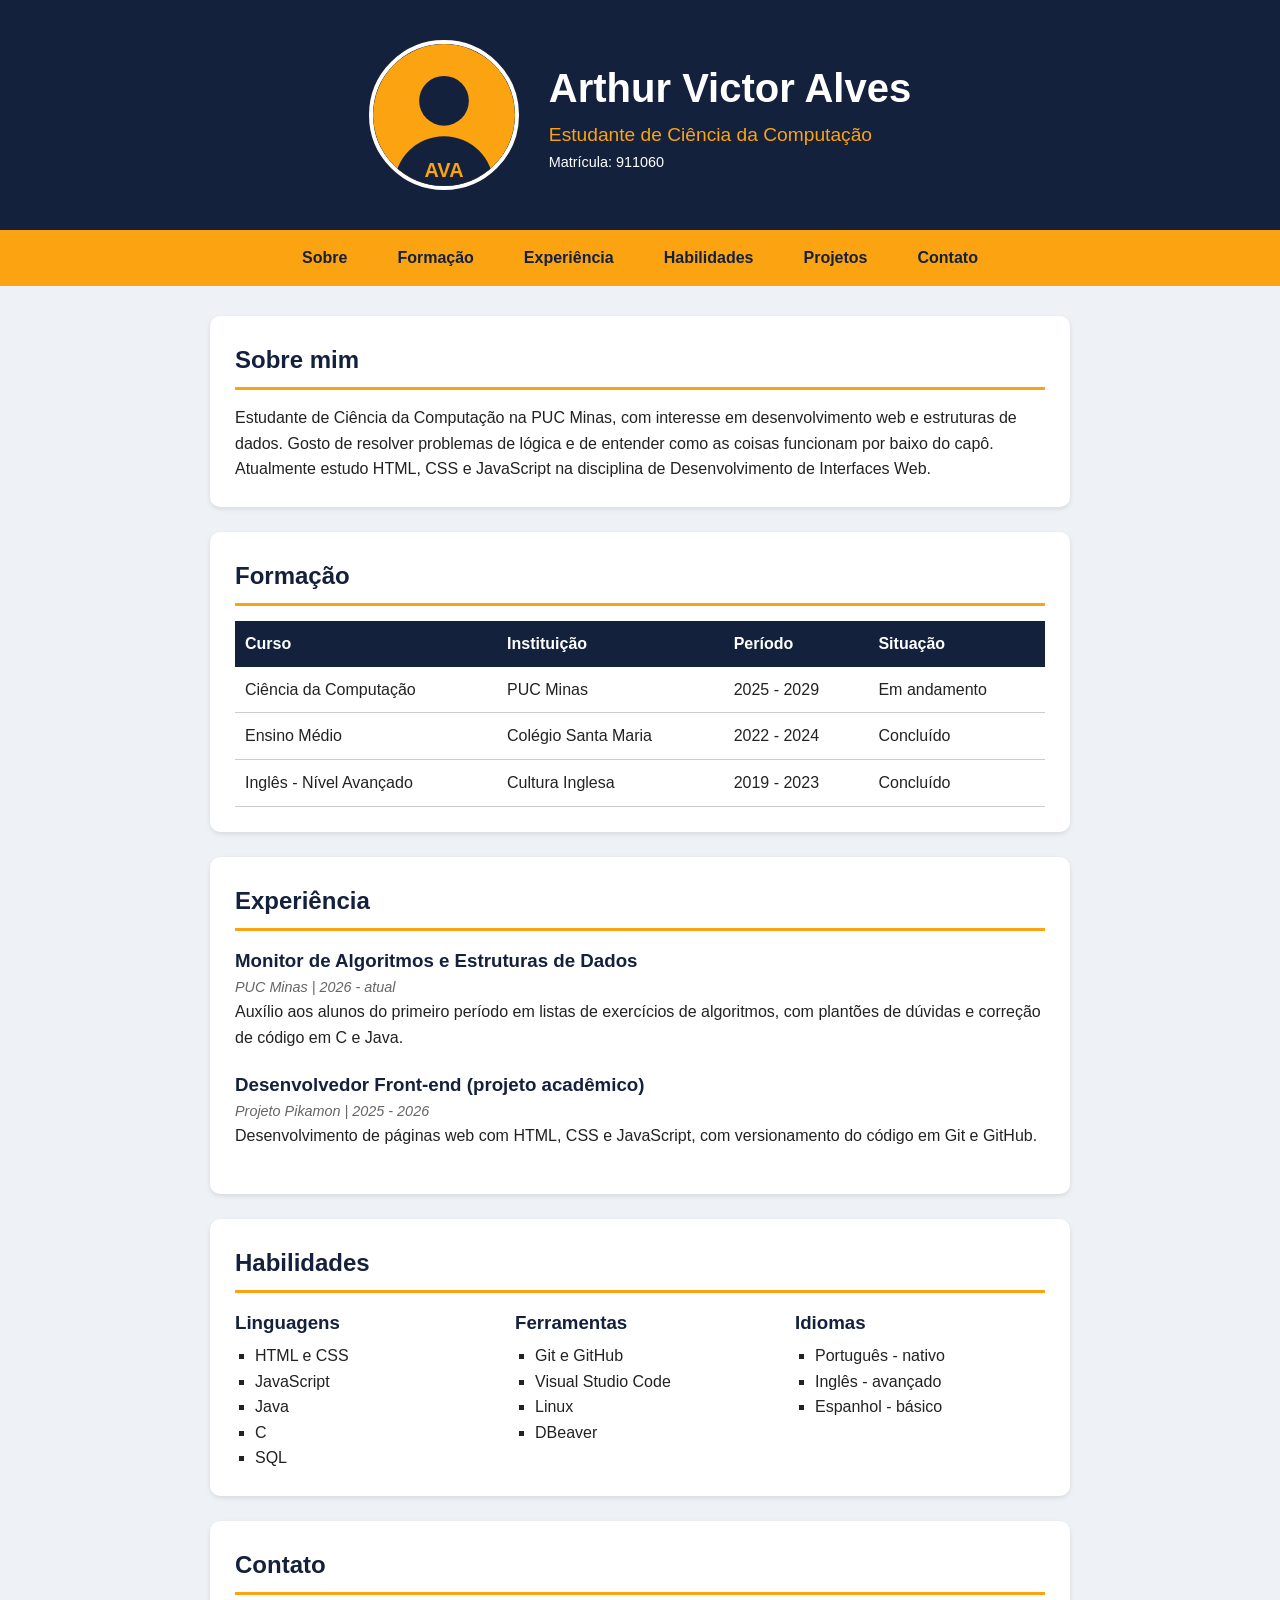
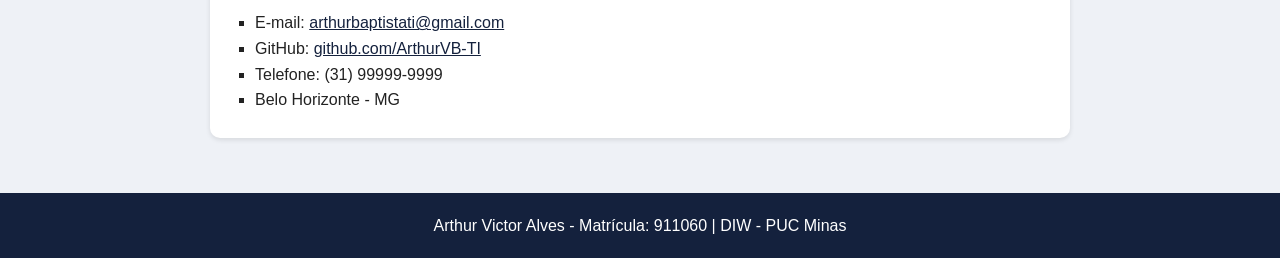
==== Aula03/public/index.html @ f31649a3 "Alterações do site - matrícula: 911060" ====
<!DOCTYPE html>
<html lang="pt-br">
<head>
    <meta charset="UTF-8">
    <meta name="viewport" content="width=device-width, initial-scale=1.0">
    <meta name="author" content="Arthur Victor Alves">
    <meta name="description" content="Curriculum Vitae de Arthur Victor Alves">
    <title>Curriculum Vitae - Arthur Victor Alves</title>
    <link rel="stylesheet" href="style.css">
</head>
<body>
    <header id="topo">
        <img id="foto" src="avatar.svg" alt="Avatar de Arthur Victor Alves">
        <div id="identificacao">
            <h1>Arthur Victor Alves</h1>
            <p id="cargo">Estudante de Ciência da Computação</p>
            <p id="matricula">Matrícula: 911060</p>
        </div>
    </header>

    <nav id="menu">
        <ul>
            <li><a href="#sobre">Sobre</a></li>
            <li><a href="#formacao">Formação</a></li>
            <li><a href="#experiencia">Experiência</a></li>
            <li><a href="#habilidades">Habilidades</a></li>
            <li><a href="projetos.html">Projetos</a></li>
            <li><a href="contato.html">Contato</a></li>
        </ul>
    </nav>

    <main>
        <section id="sobre">
            <h2>Sobre mim</h2>
            <p>
                Estudante de Ciência da Computação na PUC Minas, com interesse em
                desenvolvimento web e estruturas de dados. Gosto de resolver problemas
                de lógica e de entender como as coisas funcionam por baixo do capô.
                Atualmente estudo HTML, CSS e JavaScript na disciplina de
                Desenvolvimento de Interfaces Web.
            </p>
        </section>

        <section id="formacao">
            <h2>Formação</h2>
            <table>
                <thead>
                    <tr>
                        <th>Curso</th>
                        <th>Instituição</th>
                        <th>Período</th>
                        <th>Situação</th>
                    </tr>
                </thead>
                <tbody>
                    <tr>
                        <td>Ciência da Computação</td>
                        <td>PUC Minas</td>
                        <td>2025 - 2029</td>
                        <td>Em andamento</td>
                    </tr>
                    <tr>
                        <td>Ensino Médio</td>
                        <td>Colégio Santa Maria</td>
                        <td>2022 - 2024</td>
                        <td>Concluído</td>
                    </tr>
                    <tr>
                        <td>Inglês - Nível Avançado</td>
                        <td>Cultura Inglesa</td>
                        <td>2019 - 2023</td>
                        <td>Concluído</td>
                    </tr>
                </tbody>
            </table>
        </section>

        <section id="experiencia">
            <h2>Experiência</h2>
            <article class="item">
                <h3>Monitor de Algoritmos e Estruturas de Dados</h3>
                <p class="periodo">PUC Minas | 2026 - atual</p>
                <p>
                    Auxílio aos alunos do primeiro período em listas de exercícios de
                    algoritmos, com plantões de dúvidas e correção de código em C e Java.
                </p>
            </article>
            <article class="item">
                <h3>Desenvolvedor Front-end (projeto acadêmico)</h3>
                <p class="periodo">Projeto Pikamon | 2025 - 2026</p>
                <p>
                    Desenvolvimento de páginas web com HTML, CSS e JavaScript, com
                    versionamento do código em Git e GitHub.
                </p>
            </article>
        </section>

        <section id="habilidades">
            <h2>Habilidades</h2>
            <div id="colunas">
                <div class="coluna">
                    <h3>Linguagens</h3>
                    <ul>
                        <li>HTML e CSS</li>
                        <li>JavaScript</li>
                        <li>Java</li>
                        <li>C</li>
                        <li>SQL</li>
                    </ul>
                </div>
                <div class="coluna">
                    <h3>Ferramentas</h3>
                    <ul>
                        <li>Git e GitHub</li>
                        <li>Visual Studio Code</li>
                        <li>Linux</li>
                        <li>DBeaver</li>
                    </ul>
                </div>
                <div class="coluna">
                    <h3>Idiomas</h3>
                    <ul>
                        <li>Português - nativo</li>
                        <li>Inglês - avançado</li>
                        <li>Espanhol - básico</li>
                    </ul>
                </div>
            </div>
        </section>

        <section id="contato">
            <h2>Contato</h2>
            <ul id="links">
                <li>E-mail: <a href="mailto:arthurbaptistati@gmail.com">arthurbaptistati@gmail.com</a></li>
                <li>GitHub: <a href="https://github.com/ArthurVB-TI">github.com/ArthurVB-TI</a></li>
                <li>Telefone: (31) 99999-9999</li>
                <li>Belo Horizonte - MG</li>
            </ul>
        </section>
    </main>

    <footer>
        <p>Arthur Victor Alves - Matrícula: 911060 | DIW - PUC Minas</p>
    </footer>
</body>
</html>
---- Aula03/public/style.css ----
*{
    margin: 0;
    padding: 0;
    box-sizing: border-box;
}

body{
    background-color: #eef1f6;
    font-family: Arial, Helvetica, sans-serif;
    color: #222222;
    line-height: 1.6;
}

#topo{
    background-color: #14213d;
    color: white;
    display: flex;
    justify-content: center;
    align-items: center;
    gap: 30px;
    padding: 40px 20px;
}

#foto{
    width: 150px;
    height: 150px;
    border-radius: 50%;
    border: 4px solid white;
    object-fit: cover;
}

#identificacao h1{
    font-size: 2.5em;
}

#cargo{
    font-size: 1.2em;
    color: #fca311;
}

#matricula{
    font-size: 0.9em;
}

#menu{
    background-color: #fca311;
    position: sticky;
    top: 0;
}

#menu ul{
    list-style: none;
    display: flex;
    justify-content: center;
    flex-wrap: wrap;
    gap: 10px;
}

#menu a{
    display: block;
    padding: 15px 20px;
    color: #14213d;
    font-weight: bold;
    text-decoration: none;
}

#menu a:hover{
    background-color: #14213d;
    color: white;
}

main{
    max-width: 900px;
    margin: 0 auto;
    padding: 30px 20px;
}

section{
    background-color: white;
    border-radius: 10px;
    padding: 25px;
    margin-bottom: 25px;
    box-shadow: 0 2px 5px rgba(0, 0, 0, 0.1);
}

section h2{
    color: #14213d;
    border-bottom: 3px solid #fca311;
    padding-bottom: 8px;
    margin-bottom: 15px;
}

table{
    width: 100%;
    border-collapse: collapse;
}

th{
    background-color: #14213d;
    color: white;
    text-align: left;
    padding: 10px;
}

td{
    border-bottom: 1px solid #cccccc;
    padding: 10px;
}

tr:hover td{
    background-color: #eef1f6;
}

.item{
    margin-bottom: 20px;
}

.item h3{
    color: #14213d;
}

.periodo{
    font-size: 0.9em;
    color: #666666;
    font-style: italic;
}

#colunas{
    display: flex;
    flex-wrap: wrap;
    gap: 30px;
}

.coluna{
    flex: 1;
    min-width: 200px;
}

.coluna h3{
    color: #14213d;
    margin-bottom: 5px;
}

.coluna ul, #links{
    list-style: square;
    padding-left: 20px;
}

a{
    color: #14213d;
}

footer{
    background-color: #14213d;
    color: white;
    text-align: center;
    padding: 20px;
}
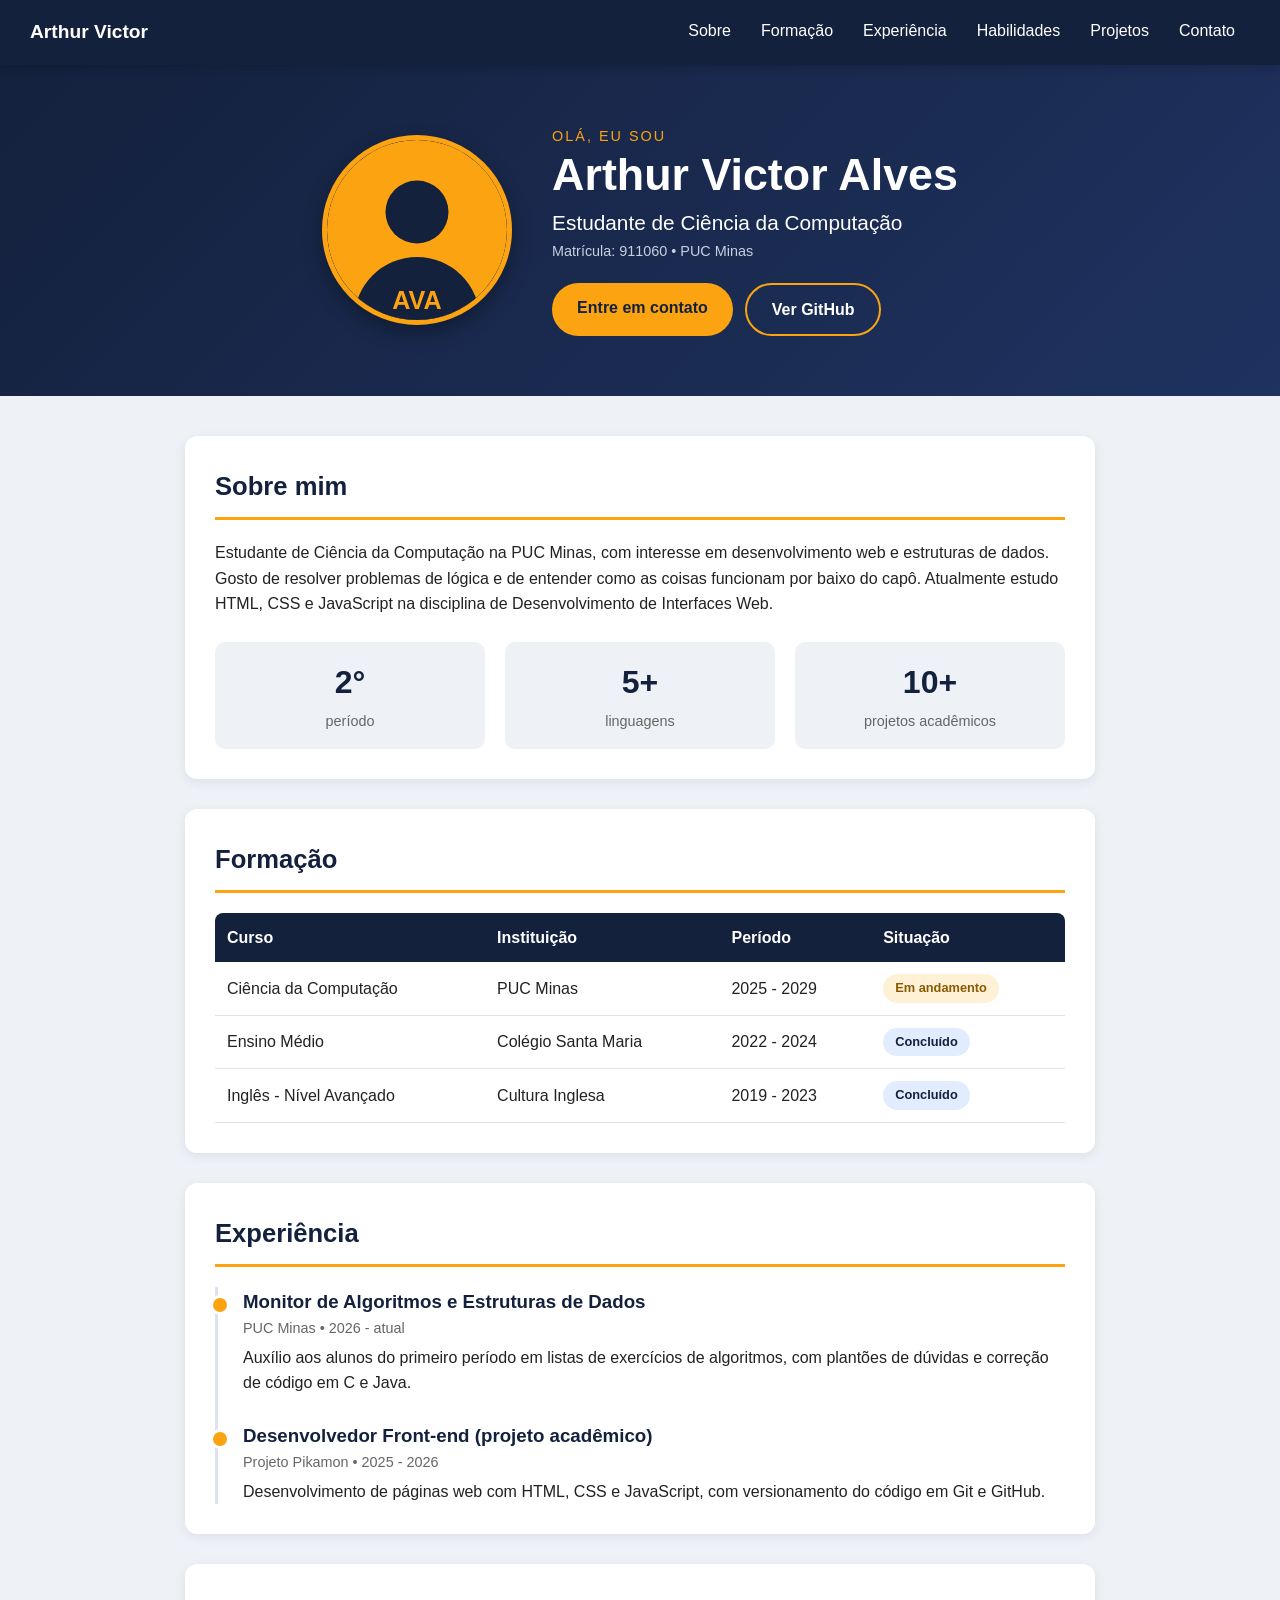
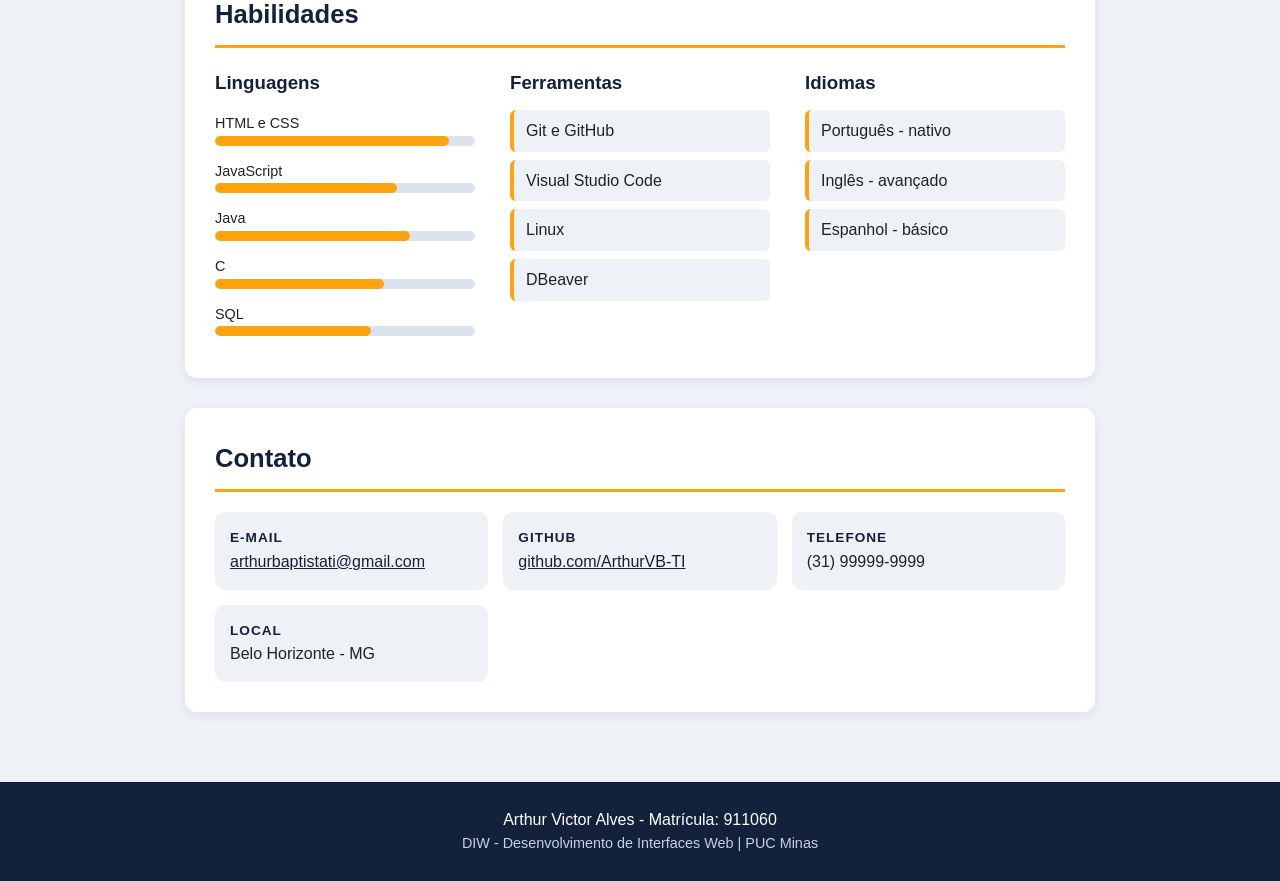
==== commit 4f26ff97: "atualizando" ====
--- a/Aula03/public/index.html
+++ b/Aula03/public/index.html
@@ -4,21 +4,13 @@
     <meta charset="UTF-8">
     <meta name="viewport" content="width=device-width, initial-scale=1.0">
     <meta name="author" content="Arthur Victor Alves">
-    <meta name="description" content="Curriculum Vitae de Arthur Victor Alves">
+    <meta name="description" content="Curriculum Vitae de Arthur Victor Alves, estudante de Ciência da Computação na PUC Minas">
     <title>Curriculum Vitae - Arthur Victor Alves</title>
     <link rel="stylesheet" href="style.css">
 </head>
 <body>
-    <header id="topo">
-        <img id="foto" src="avatar.svg" alt="Avatar de Arthur Victor Alves">
-        <div id="identificacao">
-            <h1>Arthur Victor Alves</h1>
-            <p id="cargo">Estudante de Ciência da Computação</p>
-            <p id="matricula">Matrícula: 911060</p>
-        </div>
-    </header>
-
     <nav id="menu">
+        <a id="marca" href="#topo">Arthur Victor</a>
         <ul>
             <li><a href="#sobre">Sobre</a></li>
             <li><a href="#formacao">Formação</a></li>
@@ -29,8 +21,22 @@
         </ul>
     </nav>
 
+    <header id="topo">
+        <img id="foto" src="avatar.svg" alt="Foto de Arthur Victor Alves">
+        <div id="identificacao">
+            <p id="saudacao">Olá, eu sou</p>
+            <h1>Arthur Victor Alves</h1>
+            <p id="cargo">Estudante de Ciência da Computação</p>
+            <p id="matricula">Matrícula: 911060 &bull; PUC Minas</p>
+            <div id="acoes">
+                <a class="botao" href="#contato">Entre em contato</a>
+                <a class="botao secundario" href="https://github.com/ArthurVB-TI">Ver GitHub</a>
+            </div>
+        </div>
+    </header>
+
     <main>
-        <section id="sobre">
+        <section id="sobre" class="cartao">
             <h2>Sobre mim</h2>
             <p>
                 Estudante de Ciência da Computação na PUC Minas, com interesse em
@@ -39,9 +45,23 @@
                 Atualmente estudo HTML, CSS e JavaScript na disciplina de
                 Desenvolvimento de Interfaces Web.
             </p>
+            <div id="numeros">
+                <div class="numero">
+                    <strong>2°</strong>
+                    <span>período</span>
+                </div>
+                <div class="numero">
+                    <strong>5+</strong>
+                    <span>linguagens</span>
+                </div>
+                <div class="numero">
+                    <strong>10+</strong>
+                    <span>projetos acadêmicos</span>
+                </div>
+            </div>
         </section>
 
-        <section id="formacao">
+        <section id="formacao" class="cartao">
             <h2>Formação</h2>
             <table>
                 <thead>
@@ -57,60 +77,77 @@
                         <td>Ciência da Computação</td>
                         <td>PUC Minas</td>
                         <td>2025 - 2029</td>
-                        <td>Em andamento</td>
+                        <td><span class="etiqueta andamento">Em andamento</span></td>
                     </tr>
                     <tr>
                         <td>Ensino Médio</td>
                         <td>Colégio Santa Maria</td>
                         <td>2022 - 2024</td>
-                        <td>Concluído</td>
+                        <td><span class="etiqueta concluido">Concluído</span></td>
                     </tr>
                     <tr>
                         <td>Inglês - Nível Avançado</td>
                         <td>Cultura Inglesa</td>
                         <td>2019 - 2023</td>
-                        <td>Concluído</td>
+                        <td><span class="etiqueta concluido">Concluído</span></td>
                     </tr>
                 </tbody>
             </table>
         </section>
 
-        <section id="experiencia">
+        <section id="experiencia" class="cartao">
             <h2>Experiência</h2>
-            <article class="item">
-                <h3>Monitor de Algoritmos e Estruturas de Dados</h3>
-                <p class="periodo">PUC Minas | 2026 - atual</p>
-                <p>
-                    Auxílio aos alunos do primeiro período em listas de exercícios de
-                    algoritmos, com plantões de dúvidas e correção de código em C e Java.
-                </p>
-            </article>
-            <article class="item">
-                <h3>Desenvolvedor Front-end (projeto acadêmico)</h3>
-                <p class="periodo">Projeto Pikamon | 2025 - 2026</p>
-                <p>
-                    Desenvolvimento de páginas web com HTML, CSS e JavaScript, com
-                    versionamento do código em Git e GitHub.
-                </p>
-            </article>
+            <ul id="linha-do-tempo">
+                <li class="item">
+                    <h3>Monitor de Algoritmos e Estruturas de Dados</h3>
+                    <p class="periodo">PUC Minas &bull; 2026 - atual</p>
+                    <p>
+                        Auxílio aos alunos do primeiro período em listas de exercícios de
+                        algoritmos, com plantões de dúvidas e correção de código em C e Java.
+                    </p>
+                </li>
+                <li class="item">
+                    <h3>Desenvolvedor Front-end (projeto acadêmico)</h3>
+                    <p class="periodo">Projeto Pikamon &bull; 2025 - 2026</p>
+                    <p>
+                        Desenvolvimento de páginas web com HTML, CSS e JavaScript, com
+                        versionamento do código em Git e GitHub.
+                    </p>
+                </li>
+            </ul>
         </section>
 
-        <section id="habilidades">
+        <section id="habilidades" class="cartao">
             <h2>Habilidades</h2>
             <div id="colunas">
                 <div class="coluna">
                     <h3>Linguagens</h3>
-                    <ul>
-                        <li>HTML e CSS</li>
-                        <li>JavaScript</li>
-                        <li>Java</li>
-                        <li>C</li>
-                        <li>SQL</li>
+                    <ul class="niveis">
+                        <li>
+                            <span>HTML e CSS</span>
+                            <div class="barra"><div class="preenchimento" id="nivel-html"></div></div>
+                        </li>
+                        <li>
+                            <span>JavaScript</span>
+                            <div class="barra"><div class="preenchimento" id="nivel-js"></div></div>
+                        </li>
+                        <li>
+                            <span>Java</span>
+                            <div class="barra"><div class="preenchimento" id="nivel-java"></div></div>
+                        </li>
+                        <li>
+                            <span>C</span>
+                            <div class="barra"><div class="preenchimento" id="nivel-c"></div></div>
+                        </li>
+                        <li>
+                            <span>SQL</span>
+                            <div class="barra"><div class="preenchimento" id="nivel-sql"></div></div>
+                        </li>
                     </ul>
                 </div>
                 <div class="coluna">
                     <h3>Ferramentas</h3>
-                    <ul>
+                    <ul class="marcadores">
                         <li>Git e GitHub</li>
                         <li>Visual Studio Code</li>
                         <li>Linux</li>
@@ -119,7 +156,7 @@
                 </div>
                 <div class="coluna">
                     <h3>Idiomas</h3>
-                    <ul>
+                    <ul class="marcadores">
                         <li>Português - nativo</li>
                         <li>Inglês - avançado</li>
                         <li>Espanhol - básico</li>
@@ -128,19 +165,32 @@
             </div>
         </section>
 
-        <section id="contato">
+        <section id="contato" class="cartao">
             <h2>Contato</h2>
             <ul id="links">
-                <li>E-mail: <a href="mailto:arthurbaptistati@gmail.com">arthurbaptistati@gmail.com</a></li>
-                <li>GitHub: <a href="https://github.com/ArthurVB-TI">github.com/ArthurVB-TI</a></li>
-                <li>Telefone: (31) 99999-9999</li>
-                <li>Belo Horizonte - MG</li>
+                <li>
+                    <strong>E-mail</strong>
+                    <a href="mailto:arthurbaptistati@gmail.com">arthurbaptistati@gmail.com</a>
+                </li>
+                <li>
+                    <strong>GitHub</strong>
+                    <a href="https://github.com/ArthurVB-TI">github.com/ArthurVB-TI</a>
+                </li>
+                <li>
+                    <strong>Telefone</strong>
+                    <span>(31) 99999-9999</span>
+                </li>
+                <li>
+                    <strong>Local</strong>
+                    <span>Belo Horizonte - MG</span>
+                </li>
             </ul>
         </section>
     </main>
 
     <footer>
-        <p>Arthur Victor Alves - Matrícula: 911060 | DIW - PUC Minas</p>
+        <p>Arthur Victor Alves - Matrícula: 911060</p>
+        <p>DIW - Desenvolvimento de Interfaces Web | PUC Minas</p>
     </footer>
 </body>
 </html>
--- a/Aula03/public/style.css
+++ b/Aula03/public/style.css
@@ -1,93 +1,196 @@
+:root{
+    --escuro: #14213d;
+    --escuro2: #1f3260;
+    --destaque: #fca311;
+    --fundo: #eef1f6;
+    --branco: #ffffff;
+    --texto: #222222;
+    --cinza: #666666;
+    --borda: #dde3ec;
+}
+
 *{
     margin: 0;
     padding: 0;
     box-sizing: border-box;
 }
 
+html{
+    scroll-behavior: smooth;
+}
+
 body{
-    background-color: #eef1f6;
+    background-color: var(--fundo);
     font-family: Arial, Helvetica, sans-serif;
-    color: #222222;
+    color: var(--texto);
     line-height: 1.6;
 }
 
+#menu{
+    background-color: var(--escuro);
+    position: sticky;
+    top: 0;
+    z-index: 10;
+    display: flex;
+    justify-content: space-between;
+    align-items: center;
+    flex-wrap: wrap;
+    padding: 0 30px;
+    box-shadow: 0 2px 10px rgba(0, 0, 0, 0.2);
+}
+
+#marca{
+    color: var(--branco);
+    font-size: 1.2em;
+    font-weight: bold;
+    text-decoration: none;
+    padding: 15px 0;
+}
+
+#marca:hover{
+    color: var(--destaque);
+}
+
+#menu ul{
+    list-style: none;
+    display: flex;
+    flex-wrap: wrap;
+}
+
+#menu ul a{
+    display: block;
+    padding: 18px 15px;
+    color: var(--branco);
+    text-decoration: none;
+    border-bottom: 3px solid transparent;
+}
+
+#menu ul a:hover{
+    color: var(--destaque);
+    border-bottom-color: var(--destaque);
+}
+
 #topo{
-    background-color: #14213d;
-    color: white;
+    background: linear-gradient(135deg, var(--escuro) 0%, var(--escuro2) 100%);
+    color: var(--branco);
     display: flex;
     justify-content: center;
     align-items: center;
-    gap: 30px;
-    padding: 40px 20px;
+    flex-wrap: wrap;
+    gap: 40px;
+    padding: 60px 30px;
 }
 
 #foto{
-    width: 150px;
-    height: 150px;
+    width: 190px;
+    height: 190px;
     border-radius: 50%;
-    border: 4px solid white;
+    border: 5px solid var(--destaque);
     object-fit: cover;
+    box-shadow: 0 8px 20px rgba(0, 0, 0, 0.3);
+}
+
+#saudacao{
+    color: var(--destaque);
+    text-transform: uppercase;
+    letter-spacing: 2px;
+    font-size: 0.9em;
 }
 
 #identificacao h1{
-    font-size: 2.5em;
+    font-size: 2.8em;
+    line-height: 1.2;
 }
 
 #cargo{
-    font-size: 1.2em;
-    color: #fca311;
+    font-size: 1.3em;
+    margin-top: 5px;
 }
 
 #matricula{
     font-size: 0.9em;
-}
-
-#menu{
-    background-color: #fca311;
-    position: sticky;
-    top: 0;
-}
-
-#menu ul{
-    list-style: none;
-    display: flex;
-    justify-content: center;
-    flex-wrap: wrap;
-    gap: 10px;
-}
-
-#menu a{
-    display: block;
-    padding: 15px 20px;
-    color: #14213d;
+    color: #c8d0e0;
+}
+
+#acoes{
+    display: flex;
+    flex-wrap: wrap;
+    gap: 12px;
+    margin-top: 20px;
+}
+
+.botao{
+    display: inline-block;
+    background-color: var(--destaque);
+    color: var(--escuro);
     font-weight: bold;
     text-decoration: none;
-}
-
-#menu a:hover{
-    background-color: #14213d;
-    color: white;
+    padding: 12px 25px;
+    border-radius: 30px;
+}
+
+.botao:hover{
+    background-color: var(--branco);
+}
+
+.botao.secundario{
+    background-color: transparent;
+    color: var(--branco);
+    border: 2px solid var(--destaque);
+}
+
+.botao.secundario:hover{
+    background-color: var(--destaque);
+    color: var(--escuro);
 }
 
 main{
-    max-width: 900px;
+    max-width: 950px;
     margin: 0 auto;
-    padding: 30px 20px;
-}
-
-section{
-    background-color: white;
+    padding: 40px 20px;
+}
+
+.cartao{
+    background-color: var(--branco);
+    border-radius: 12px;
+    padding: 30px;
+    margin-bottom: 30px;
+    box-shadow: 0 3px 12px rgba(20, 33, 61, 0.08);
+}
+
+.cartao h2{
+    color: var(--escuro);
+    font-size: 1.6em;
+    padding-bottom: 10px;
+    margin-bottom: 20px;
+    border-bottom: 3px solid var(--destaque);
+}
+
+#numeros{
+    display: flex;
+    flex-wrap: wrap;
+    gap: 20px;
+    margin-top: 25px;
+}
+
+.numero{
+    flex: 1;
+    min-width: 140px;
+    background-color: var(--fundo);
     border-radius: 10px;
-    padding: 25px;
-    margin-bottom: 25px;
-    box-shadow: 0 2px 5px rgba(0, 0, 0, 0.1);
-}
-
-section h2{
-    color: #14213d;
-    border-bottom: 3px solid #fca311;
-    padding-bottom: 8px;
-    margin-bottom: 15px;
+    padding: 15px;
+    text-align: center;
+}
+
+.numero strong{
+    display: block;
+    color: var(--escuro);
+    font-size: 2em;
+}
+
+.numero span{
+    color: var(--cinza);
+    font-size: 0.9em;
 }
 
 table{
@@ -96,63 +199,210 @@
 }
 
 th{
-    background-color: #14213d;
-    color: white;
+    background-color: var(--escuro);
+    color: var(--branco);
     text-align: left;
-    padding: 10px;
+    padding: 12px;
+}
+
+th:first-child{
+    border-radius: 8px 0 0 0;
+}
+
+th:last-child{
+    border-radius: 0 8px 0 0;
 }
 
 td{
-    border-bottom: 1px solid #cccccc;
-    padding: 10px;
-}
-
-tr:hover td{
-    background-color: #eef1f6;
+    border-bottom: 1px solid var(--borda);
+    padding: 12px;
+}
+
+tbody tr:hover td{
+    background-color: var(--fundo);
+}
+
+.etiqueta{
+    display: inline-block;
+    font-size: 0.8em;
+    font-weight: bold;
+    padding: 4px 12px;
+    border-radius: 20px;
+}
+
+.etiqueta.andamento{
+    background-color: #fff1d6;
+    color: #8a5a00;
+}
+
+.etiqueta.concluido{
+    background-color: #e2ecff;
+    color: var(--escuro);
+}
+
+#linha-do-tempo{
+    list-style: none;
+    border-left: 3px solid var(--borda);
+    padding-left: 25px;
 }
 
 .item{
-    margin-bottom: 20px;
+    position: relative;
+    padding-bottom: 25px;
+}
+
+.item:last-child{
+    padding-bottom: 0;
+}
+
+.item::before{
+    content: "";
+    position: absolute;
+    left: -33px;
+    top: 8px;
+    width: 14px;
+    height: 14px;
+    background-color: var(--destaque);
+    border: 3px solid var(--branco);
+    border-radius: 50%;
 }
 
 .item h3{
-    color: #14213d;
+    color: var(--escuro);
 }
 
 .periodo{
     font-size: 0.9em;
-    color: #666666;
-    font-style: italic;
+    color: var(--cinza);
+    margin-bottom: 5px;
 }
 
 #colunas{
     display: flex;
     flex-wrap: wrap;
-    gap: 30px;
+    gap: 35px;
 }
 
 .coluna{
     flex: 1;
-    min-width: 200px;
+    min-width: 220px;
 }
 
 .coluna h3{
-    color: #14213d;
-    margin-bottom: 5px;
-}
-
-.coluna ul, #links{
-    list-style: square;
-    padding-left: 20px;
+    color: var(--escuro);
+    margin-bottom: 12px;
+}
+
+.niveis{
+    list-style: none;
+}
+
+.niveis li{
+    margin-bottom: 12px;
+}
+
+.niveis span{
+    font-size: 0.9em;
+}
+
+.barra{
+    background-color: var(--borda);
+    border-radius: 10px;
+    height: 10px;
+    overflow: hidden;
+}
+
+.preenchimento{
+    background-color: var(--destaque);
+    height: 100%;
+    border-radius: 10px;
+}
+
+#nivel-html{
+    width: 90%;
+}
+
+#nivel-js{
+    width: 70%;
+}
+
+#nivel-java{
+    width: 75%;
+}
+
+#nivel-c{
+    width: 65%;
+}
+
+#nivel-sql{
+    width: 60%;
+}
+
+.marcadores{
+    list-style: none;
+}
+
+.marcadores li{
+    background-color: var(--fundo);
+    border-left: 4px solid var(--destaque);
+    border-radius: 6px;
+    padding: 8px 12px;
+    margin-bottom: 8px;
+}
+
+#links{
+    list-style: none;
+    display: grid;
+    grid-template-columns: repeat(auto-fit, minmax(220px, 1fr));
+    gap: 15px;
+}
+
+#links li{
+    background-color: var(--fundo);
+    border-radius: 10px;
+    padding: 15px;
+}
+
+#links strong{
+    display: block;
+    color: var(--escuro);
+    font-size: 0.85em;
+    text-transform: uppercase;
+    letter-spacing: 1px;
 }
 
 a{
-    color: #14213d;
+    color: var(--escuro);
 }
 
 footer{
-    background-color: #14213d;
-    color: white;
+    background-color: var(--escuro);
+    color: var(--branco);
     text-align: center;
-    padding: 20px;
-}
+    padding: 25px 20px;
+}
+
+footer p:last-child{
+    color: #c8d0e0;
+    font-size: 0.9em;
+}
+
+@media (max-width: 700px){
+    #menu{
+        justify-content: center;
+        padding: 0 10px;
+    }
+
+    #topo{
+        padding: 40px 20px;
+        text-align: center;
+    }
+
+    #identificacao h1{
+        font-size: 2em;
+    }
+
+    #acoes{
+        justify-content: center;
+    }
+}
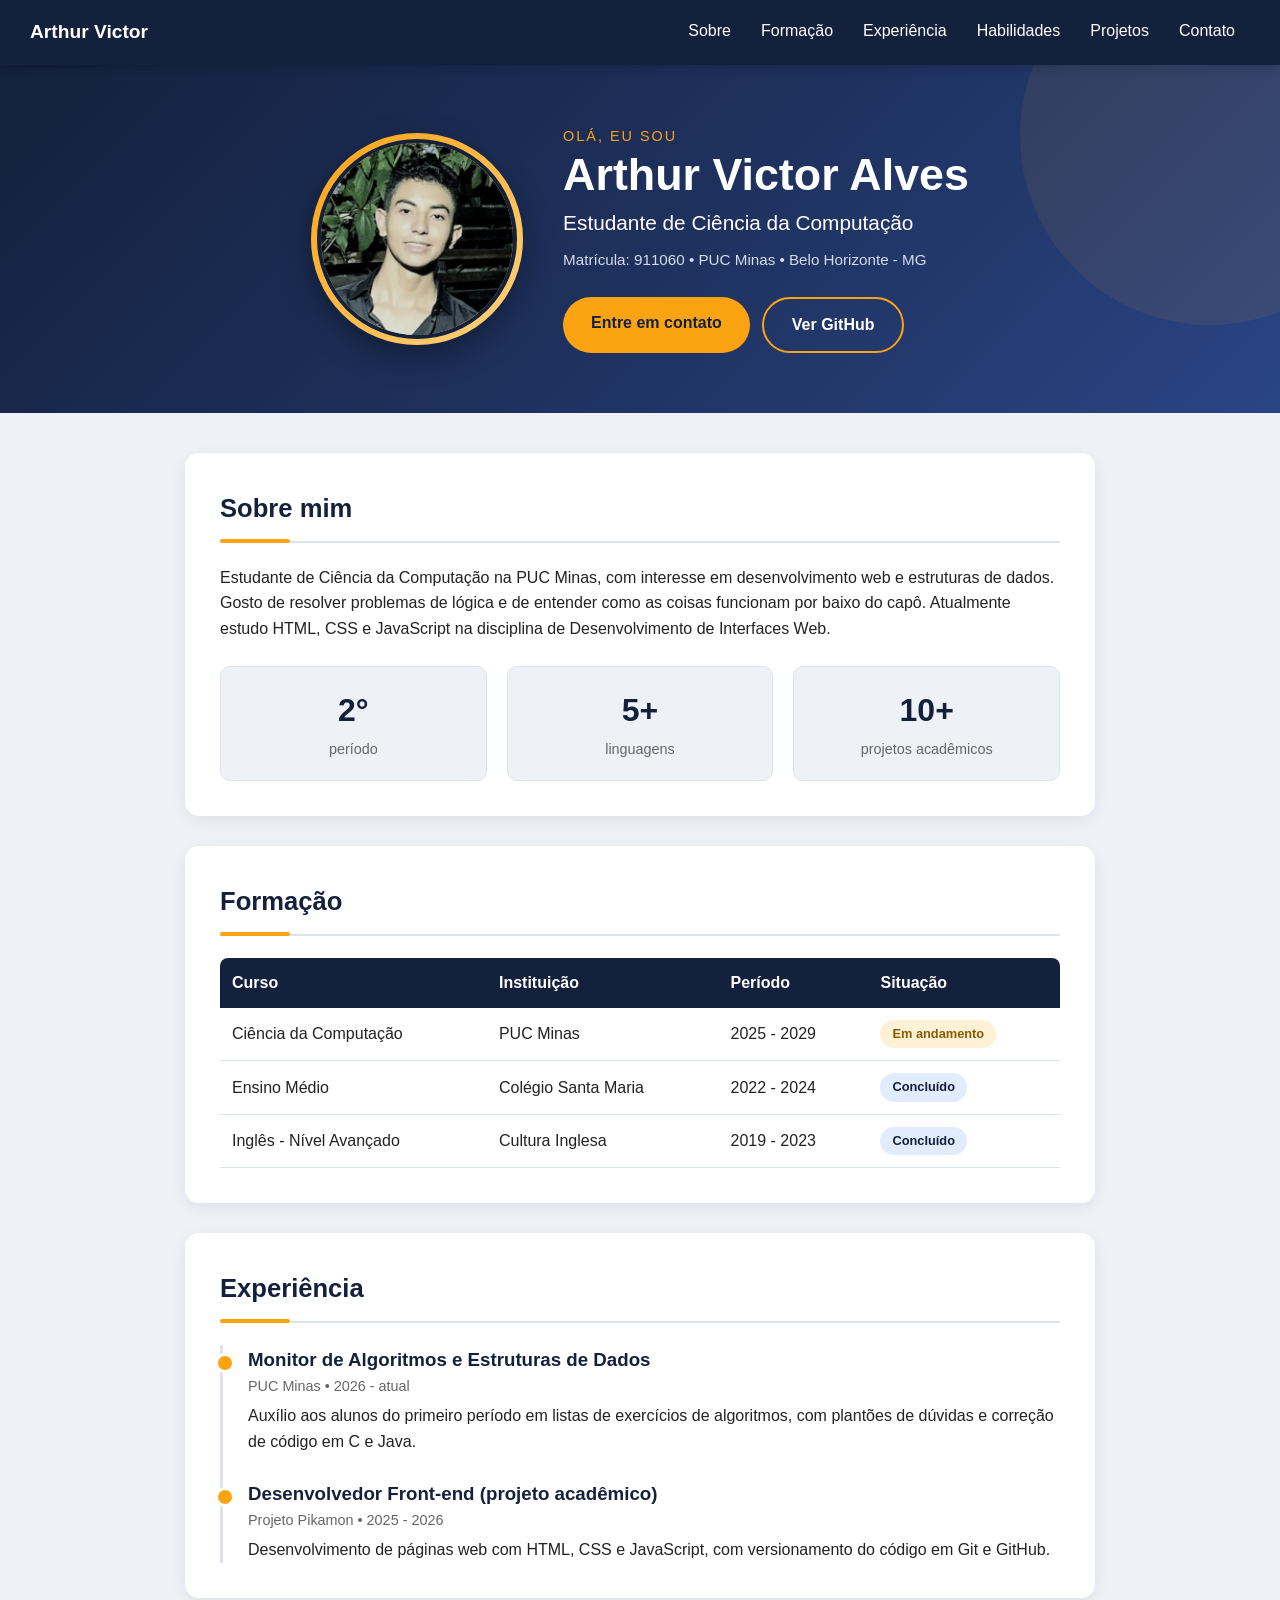
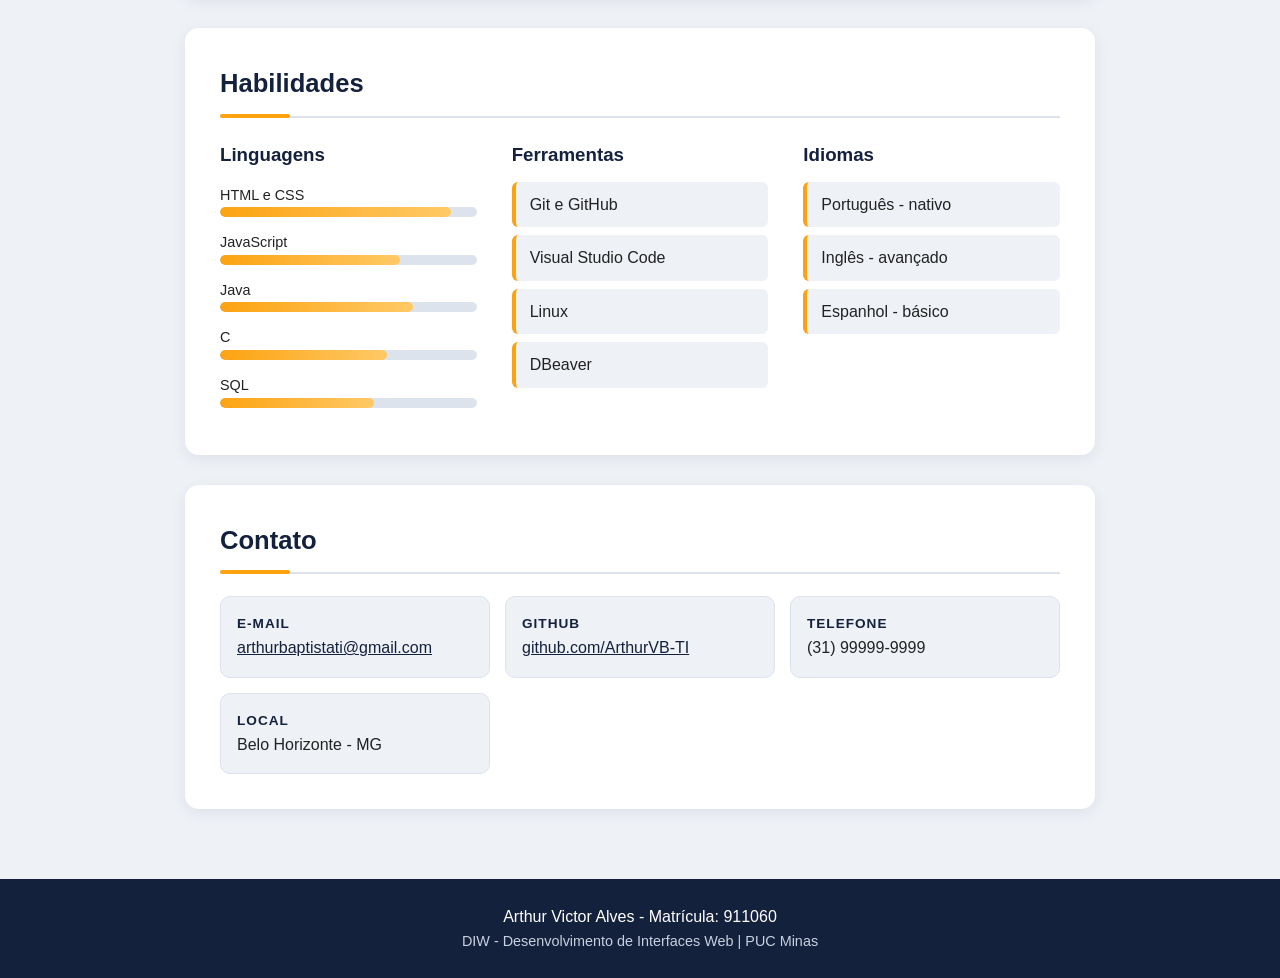
==== commit 93a92bed: "atualizando" ====
--- a/Aula03/public/index.html
+++ b/Aula03/public/index.html
@@ -22,12 +22,14 @@
     </nav>
 
     <header id="topo">
-        <img id="foto" src="avatar.svg" alt="Foto de Arthur Victor Alves">
+        <div id="moldura">
+            <img id="foto" src="foto.png" alt="">
+        </div>
         <div id="identificacao">
             <p id="saudacao">Olá, eu sou</p>
             <h1>Arthur Victor Alves</h1>
             <p id="cargo">Estudante de Ciência da Computação</p>
-            <p id="matricula">Matrícula: 911060 &bull; PUC Minas</p>
+            <p id="matricula">Matrícula: 911060 &bull; PUC Minas &bull; Belo Horizonte - MG</p>
             <div id="acoes">
                 <a class="botao" href="#contato">Entre em contato</a>
                 <a class="botao secundario" href="https://github.com/ArthurVB-TI">Ver GitHub</a>
--- a/Aula03/public/style.css
+++ b/Aula03/public/style.css
@@ -71,7 +71,9 @@
 }
 
 #topo{
-    background: linear-gradient(135deg, var(--escuro) 0%, var(--escuro2) 100%);
+    background: linear-gradient(135deg, var(--escuro) 0%, var(--escuro2) 55%, #2a4585 100%);
+    position: relative;
+    overflow: hidden;
     color: var(--branco);
     display: flex;
     justify-content: center;
@@ -81,13 +83,37 @@
     padding: 60px 30px;
 }
 
+#topo::after{
+    content: "";
+    position: absolute;
+    right: -120px;
+    top: -120px;
+    width: 380px;
+    height: 380px;
+    background-color: rgba(252, 163, 17, 0.08);
+    border-radius: 50%;
+}
+
+#moldura{
+    background: linear-gradient(135deg, var(--destaque), #ffd280);
+    border-radius: 50%;
+    padding: 6px;
+    box-shadow: 0 12px 30px rgba(0, 0, 0, 0.35);
+    z-index: 1;
+}
+
 #foto{
-    width: 190px;
-    height: 190px;
+    display: block;
+    width: 200px;
+    height: 200px;
     border-radius: 50%;
-    border: 5px solid var(--destaque);
+    border: 4px solid var(--escuro);
     object-fit: cover;
-    box-shadow: 0 8px 20px rgba(0, 0, 0, 0.3);
+    background-color: var(--escuro);
+}
+
+#identificacao{
+    z-index: 1;
 }
 
 #saudacao{
@@ -108,15 +134,16 @@
 }
 
 #matricula{
-    font-size: 0.9em;
-    color: #c8d0e0;
+    font-size: 0.95em;
+    color: #d5dcea;
+    margin-top: 8px;
 }
 
 #acoes{
     display: flex;
     flex-wrap: wrap;
     gap: 12px;
-    margin-top: 20px;
+    margin-top: 25px;
 }
 
 .botao{
@@ -125,8 +152,13 @@
     color: var(--escuro);
     font-weight: bold;
     text-decoration: none;
-    padding: 12px 25px;
+    padding: 13px 28px;
     border-radius: 30px;
+    transition: transform 0.2s, background-color 0.2s, color 0.2s;
+}
+
+.botao:hover{
+    transform: translateY(-3px);
 }
 
 .botao:hover{
@@ -152,18 +184,37 @@
 
 .cartao{
     background-color: var(--branco);
-    border-radius: 12px;
-    padding: 30px;
+    border-radius: 14px;
+    padding: 35px;
     margin-bottom: 30px;
-    box-shadow: 0 3px 12px rgba(20, 33, 61, 0.08);
+    scroll-margin-top: 80px;
+    box-shadow: 0 4px 16px rgba(20, 33, 61, 0.07);
+    transition: transform 0.2s, box-shadow 0.2s;
+}
+
+.cartao:hover{
+    transform: translateY(-4px);
+    box-shadow: 0 10px 28px rgba(20, 33, 61, 0.12);
 }
 
 .cartao h2{
     color: var(--escuro);
     font-size: 1.6em;
-    padding-bottom: 10px;
-    margin-bottom: 20px;
-    border-bottom: 3px solid var(--destaque);
+    padding-bottom: 12px;
+    margin-bottom: 22px;
+    border-bottom: 2px solid var(--borda);
+    position: relative;
+}
+
+.cartao h2::after{
+    content: "";
+    position: absolute;
+    left: 0;
+    bottom: -2px;
+    width: 70px;
+    height: 4px;
+    background-color: var(--destaque);
+    border-radius: 4px;
 }
 
 #numeros{
@@ -177,9 +228,15 @@
     flex: 1;
     min-width: 140px;
     background-color: var(--fundo);
+    border: 1px solid var(--borda);
     border-radius: 10px;
-    padding: 15px;
+    padding: 18px 15px;
     text-align: center;
+    transition: border-color 0.2s;
+}
+
+.numero:hover{
+    border-color: var(--destaque);
 }
 
 .numero strong{
@@ -313,7 +370,7 @@
 }
 
 .preenchimento{
-    background-color: var(--destaque);
+    background: linear-gradient(90deg, var(--destaque), #ffc966);
     height: 100%;
     border-radius: 10px;
 }
@@ -346,8 +403,13 @@
     background-color: var(--fundo);
     border-left: 4px solid var(--destaque);
     border-radius: 6px;
-    padding: 8px 12px;
+    padding: 10px 14px;
     margin-bottom: 8px;
+    transition: transform 0.2s;
+}
+
+.marcadores li:hover{
+    transform: translateX(4px);
 }
 
 #links{
@@ -359,8 +421,9 @@
 
 #links li{
     background-color: var(--fundo);
+    border: 1px solid var(--borda);
     border-radius: 10px;
-    padding: 15px;
+    padding: 16px;
 }
 
 #links strong{
@@ -388,6 +451,11 @@
 }
 
 @media (max-width: 700px){
+    #foto{
+        width: 160px;
+        height: 160px;
+    }
+
     #menu{
         justify-content: center;
         padding: 0 10px;
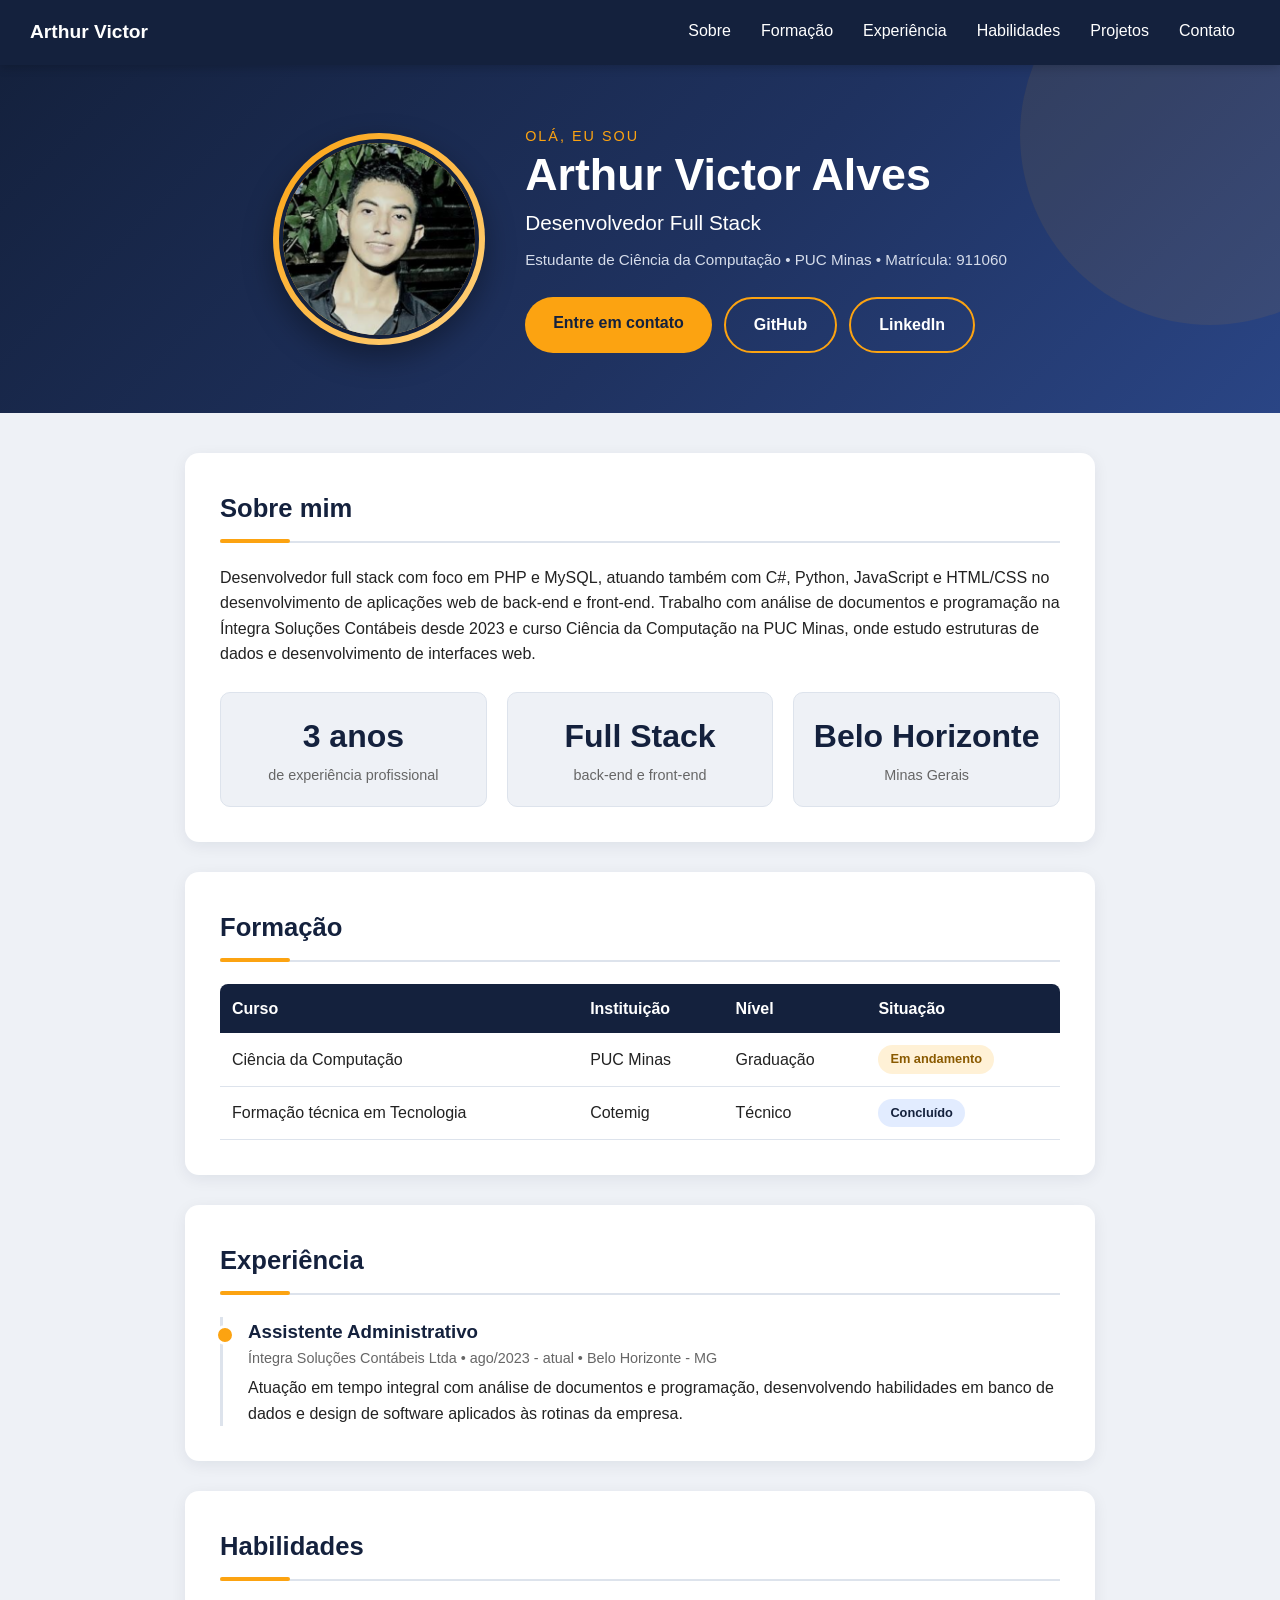
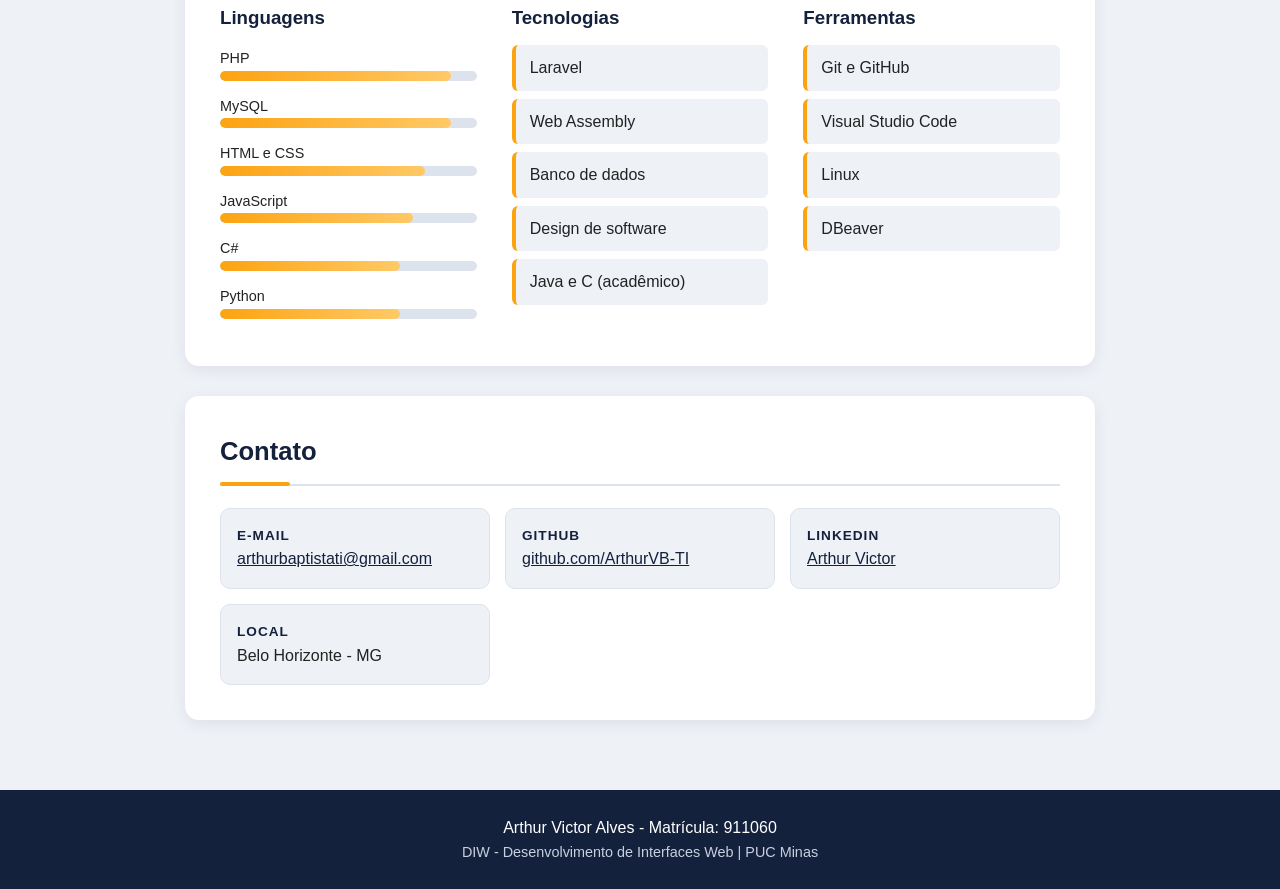
==== commit 1365f1f0: "atualizando" ====
--- a/Aula03/public/index.html
+++ b/Aula03/public/index.html
@@ -4,7 +4,7 @@
     <meta charset="UTF-8">
     <meta name="viewport" content="width=device-width, initial-scale=1.0">
     <meta name="author" content="Arthur Victor Alves">
-    <meta name="description" content="Curriculum Vitae de Arthur Victor Alves, estudante de Ciência da Computação na PUC Minas">
+    <meta name="description" content="Curriculum Vitae de Arthur Victor Alves, desenvolvedor full stack e estudante de Ciência da Computação na PUC Minas">
     <title>Curriculum Vitae - Arthur Victor Alves</title>
     <link rel="stylesheet" href="style.css">
 </head>
@@ -23,16 +23,17 @@
 
     <header id="topo">
         <div id="moldura">
-            <img id="foto" src="foto.png" alt="">
+            <img id="foto" src="foto.png" alt="Foto de Arthur Victor Alves">
         </div>
         <div id="identificacao">
             <p id="saudacao">Olá, eu sou</p>
             <h1>Arthur Victor Alves</h1>
-            <p id="cargo">Estudante de Ciência da Computação</p>
-            <p id="matricula">Matrícula: 911060 &bull; PUC Minas &bull; Belo Horizonte - MG</p>
+            <p id="cargo">Desenvolvedor Full Stack</p>
+            <p id="matricula">Estudante de Ciência da Computação &bull; PUC Minas &bull; Matrícula: 911060</p>
             <div id="acoes">
                 <a class="botao" href="#contato">Entre em contato</a>
-                <a class="botao secundario" href="https://github.com/ArthurVB-TI">Ver GitHub</a>
+                <a class="botao secundario" href="https://github.com/ArthurVB-TI">GitHub</a>
+                <a class="botao secundario" href="https://www.linkedin.com/in/arthur-victor-5197a6355/">LinkedIn</a>
             </div>
         </div>
     </header>
@@ -41,24 +42,25 @@
         <section id="sobre" class="cartao">
             <h2>Sobre mim</h2>
             <p>
-                Estudante de Ciência da Computação na PUC Minas, com interesse em
-                desenvolvimento web e estruturas de dados. Gosto de resolver problemas
-                de lógica e de entender como as coisas funcionam por baixo do capô.
-                Atualmente estudo HTML, CSS e JavaScript na disciplina de
-                Desenvolvimento de Interfaces Web.
+                Desenvolvedor full stack com foco em PHP e MySQL, atuando também com
+                C#, Python, JavaScript e HTML/CSS no desenvolvimento de aplicações web
+                de back-end e front-end. Trabalho com análise de documentos e
+                programação na Íntegra Soluções Contábeis desde 2023 e curso Ciência da
+                Computação na PUC Minas, onde estudo estruturas de dados e
+                desenvolvimento de interfaces web.
             </p>
             <div id="numeros">
                 <div class="numero">
-                    <strong>2°</strong>
-                    <span>período</span>
+                    <strong>3 anos</strong>
+                    <span>de experiência profissional</span>
                 </div>
                 <div class="numero">
-                    <strong>5+</strong>
-                    <span>linguagens</span>
+                    <strong>Full Stack</strong>
+                    <span>back-end e front-end</span>
                 </div>
                 <div class="numero">
-                    <strong>10+</strong>
-                    <span>projetos acadêmicos</span>
+                    <strong>Belo Horizonte</strong>
+                    <span>Minas Gerais</span>
                 </div>
             </div>
         </section>
@@ -70,7 +72,7 @@
                     <tr>
                         <th>Curso</th>
                         <th>Instituição</th>
-                        <th>Período</th>
+                        <th>Nível</th>
                         <th>Situação</th>
                     </tr>
                 </thead>
@@ -78,19 +80,13 @@
                     <tr>
                         <td>Ciência da Computação</td>
                         <td>PUC Minas</td>
-                        <td>2025 - 2029</td>
+                        <td>Graduação</td>
                         <td><span class="etiqueta andamento">Em andamento</span></td>
                     </tr>
                     <tr>
-                        <td>Ensino Médio</td>
-                        <td>Colégio Santa Maria</td>
-                        <td>2022 - 2024</td>
-                        <td><span class="etiqueta concluido">Concluído</span></td>
-                    </tr>
-                    <tr>
-                        <td>Inglês - Nível Avançado</td>
-                        <td>Cultura Inglesa</td>
-                        <td>2019 - 2023</td>
+                        <td>Formação técnica em Tecnologia</td>
+                        <td>Cotemig</td>
+                        <td>Técnico</td>
                         <td><span class="etiqueta concluido">Concluído</span></td>
                     </tr>
                 </tbody>
@@ -101,19 +97,12 @@
             <h2>Experiência</h2>
             <ul id="linha-do-tempo">
                 <li class="item">
-                    <h3>Monitor de Algoritmos e Estruturas de Dados</h3>
-                    <p class="periodo">PUC Minas &bull; 2026 - atual</p>
+                    <h3>Assistente Administrativo</h3>
+                    <p class="periodo">Íntegra Soluções Contábeis Ltda &bull; ago/2023 - atual &bull; Belo Horizonte - MG</p>
                     <p>
-                        Auxílio aos alunos do primeiro período em listas de exercícios de
-                        algoritmos, com plantões de dúvidas e correção de código em C e Java.
-                    </p>
-                </li>
-                <li class="item">
-                    <h3>Desenvolvedor Front-end (projeto acadêmico)</h3>
-                    <p class="periodo">Projeto Pikamon &bull; 2025 - 2026</p>
-                    <p>
-                        Desenvolvimento de páginas web com HTML, CSS e JavaScript, com
-                        versionamento do código em Git e GitHub.
+                        Atuação em tempo integral com análise de documentos e programação,
+                        desenvolvendo habilidades em banco de dados e design de software
+                        aplicados às rotinas da empresa.
                     </p>
                 </li>
             </ul>
@@ -126,6 +115,14 @@
                     <h3>Linguagens</h3>
                     <ul class="niveis">
                         <li>
+                            <span>PHP</span>
+                            <div class="barra"><div class="preenchimento" id="nivel-php"></div></div>
+                        </li>
+                        <li>
+                            <span>MySQL</span>
+                            <div class="barra"><div class="preenchimento" id="nivel-mysql"></div></div>
+                        </li>
+                        <li>
                             <span>HTML e CSS</span>
                             <div class="barra"><div class="preenchimento" id="nivel-html"></div></div>
                         </li>
@@ -134,17 +131,23 @@
                             <div class="barra"><div class="preenchimento" id="nivel-js"></div></div>
                         </li>
                         <li>
-                            <span>Java</span>
-                            <div class="barra"><div class="preenchimento" id="nivel-java"></div></div>
+                            <span>C#</span>
+                            <div class="barra"><div class="preenchimento" id="nivel-csharp"></div></div>
                         </li>
                         <li>
-                            <span>C</span>
-                            <div class="barra"><div class="preenchimento" id="nivel-c"></div></div>
+                            <span>Python</span>
+                            <div class="barra"><div class="preenchimento" id="nivel-python"></div></div>
                         </li>
-                        <li>
-                            <span>SQL</span>
-                            <div class="barra"><div class="preenchimento" id="nivel-sql"></div></div>
-                        </li>
+                    </ul>
+                </div>
+                <div class="coluna">
+                    <h3>Tecnologias</h3>
+                    <ul class="marcadores">
+                        <li>Laravel</li>
+                        <li>Web Assembly</li>
+                        <li>Banco de dados</li>
+                        <li>Design de software</li>
+                        <li>Java e C (acadêmico)</li>
                     </ul>
                 </div>
                 <div class="coluna">
@@ -154,14 +157,6 @@
                         <li>Visual Studio Code</li>
                         <li>Linux</li>
                         <li>DBeaver</li>
-                    </ul>
-                </div>
-                <div class="coluna">
-                    <h3>Idiomas</h3>
-                    <ul class="marcadores">
-                        <li>Português - nativo</li>
-                        <li>Inglês - avançado</li>
-                        <li>Espanhol - básico</li>
                     </ul>
                 </div>
             </div>
@@ -179,8 +174,8 @@
                     <a href="https://github.com/ArthurVB-TI">github.com/ArthurVB-TI</a>
                 </li>
                 <li>
-                    <strong>Telefone</strong>
-                    <span>(31) 99999-9999</span>
+                    <strong>LinkedIn</strong>
+                    <a href="https://www.linkedin.com/in/arthur-victor-5197a6355/">Arthur Victor</a>
                 </li>
                 <li>
                     <strong>Local</strong>
--- a/Aula03/public/style.css
+++ b/Aula03/public/style.css
@@ -375,24 +375,28 @@
     border-radius: 10px;
 }
 
+#nivel-php{
+    width: 90%;
+}
+
+#nivel-mysql{
+    width: 90%;
+}
+
 #nivel-html{
-    width: 90%;
+    width: 80%;
 }
 
 #nivel-js{
+    width: 75%;
+}
+
+#nivel-csharp{
     width: 70%;
 }
 
-#nivel-java{
-    width: 75%;
-}
-
-#nivel-c{
-    width: 65%;
-}
-
-#nivel-sql{
-    width: 60%;
+#nivel-python{
+    width: 70%;
 }
 
 .marcadores{
